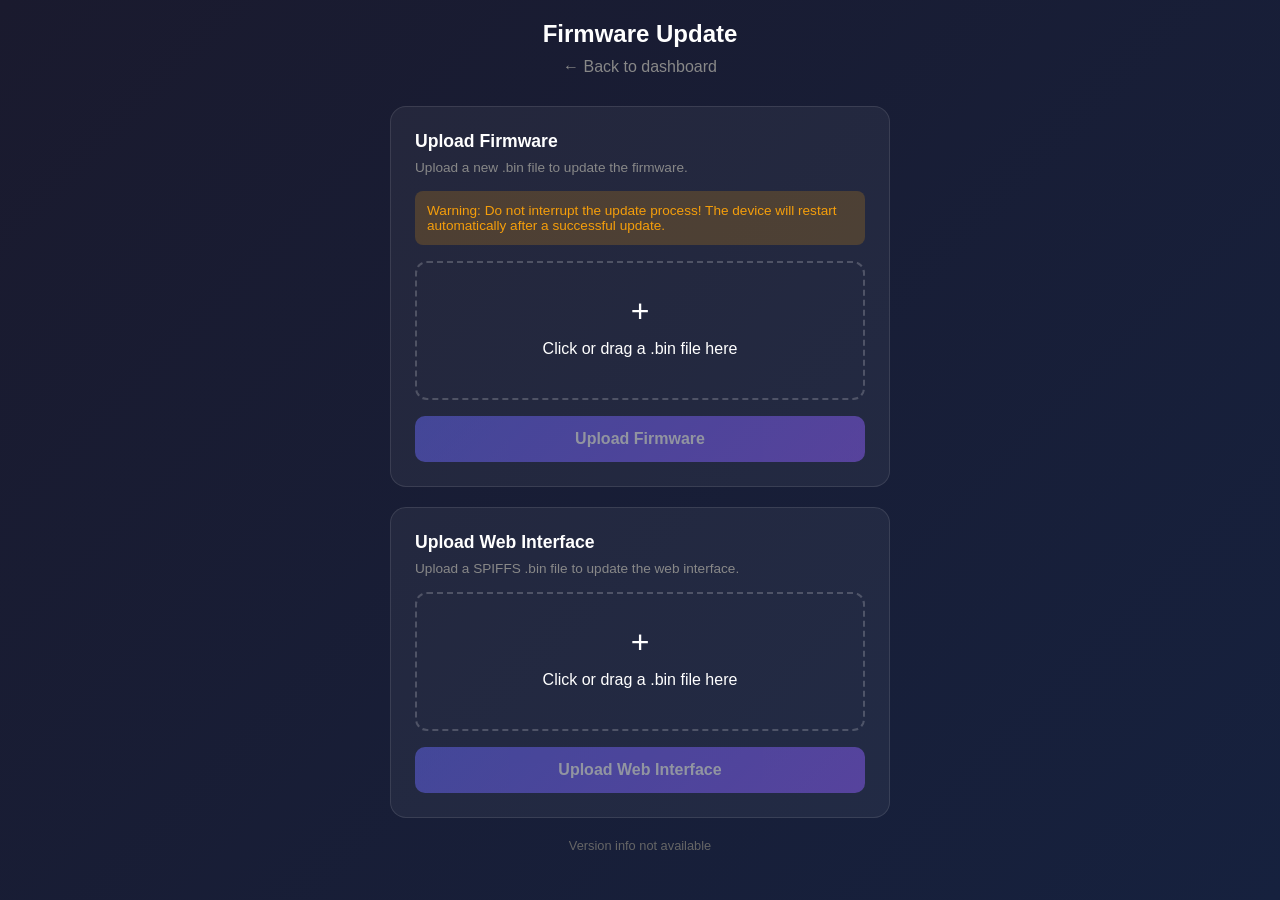
==== data/update.html @ 0ad79737 "Initial commit: ESP32-C3 NFC Reader v1.1.0 Features: - PN532 NFC tag reading via I2C - MQTT integrat" ====
<!DOCTYPE html>
<html lang="en">
<head>
    <meta charset="UTF-8">
    <meta name="viewport" content="width=device-width, initial-scale=1.0">
    <title>Firmware Update - NFC Reader</title>
    <style>
        * { box-sizing: border-box; margin: 0; padding: 0; }
        body {
            font-family: -apple-system, BlinkMacSystemFont, 'Segoe UI', Roboto, sans-serif;
            background: linear-gradient(135deg, #1a1a2e 0%, #16213e 100%);
            min-height: 100vh;
            color: #fff;
            padding: 20px;
        }
        .container {
            max-width: 500px;
            margin: 0 auto;
        }
        h1 {
            text-align: center;
            margin-bottom: 10px;
            font-size: 1.5em;
        }
        .back-link {
            display: block;
            text-align: center;
            color: #888;
            text-decoration: none;
            margin-bottom: 30px;
        }
        .back-link:hover { color: #fff; }
        .card {
            background: rgba(255,255,255,0.05);
            border-radius: 16px;
            padding: 24px;
            margin-bottom: 20px;
            border: 1px solid rgba(255,255,255,0.1);
        }
        .card h2 {
            font-size: 1.1em;
            margin-bottom: 8px;
        }
        .card p {
            color: #888;
            font-size: 0.85em;
            margin-bottom: 16px;
        }
        .upload-area {
            border: 2px dashed rgba(255,255,255,0.2);
            border-radius: 12px;
            padding: 30px;
            text-align: center;
            cursor: pointer;
            transition: all 0.3s;
            margin-bottom: 16px;
        }
        .upload-area:hover, .upload-area.dragover {
            border-color: #6366f1;
            background: rgba(99, 102, 241, 0.1);
        }
        .upload-area.has-file {
            border-color: #22c55e;
            background: rgba(34, 197, 94, 0.1);
        }
        .upload-area input[type="file"] {
            display: none;
        }
        .upload-icon {
            font-size: 2em;
            margin-bottom: 10px;
        }
        .file-name {
            color: #22c55e;
            font-weight: 500;
            margin-top: 10px;
        }
        .btn {
            width: 100%;
            padding: 14px;
            border: none;
            border-radius: 10px;
            font-size: 1em;
            font-weight: 600;
            cursor: pointer;
            transition: all 0.3s;
        }
        .btn-primary {
            background: linear-gradient(135deg, #6366f1, #8b5cf6);
            color: #fff;
        }
        .btn-primary:hover:not(:disabled) {
            transform: translateY(-2px);
            box-shadow: 0 4px 20px rgba(99, 102, 241, 0.4);
        }
        .btn-primary:disabled {
            opacity: 0.5;
            cursor: not-allowed;
        }
        .progress-container {
            display: none;
            margin-top: 16px;
        }
        .progress-container.show { display: block; }
        .progress-bar {
            height: 8px;
            background: rgba(255,255,255,0.1);
            border-radius: 4px;
            overflow: hidden;
            margin-bottom: 8px;
        }
        .progress-fill {
            height: 100%;
            background: linear-gradient(90deg, #6366f1, #22c55e);
            width: 0%;
            transition: width 0.3s;
        }
        .progress-text {
            font-size: 0.85em;
            color: #888;
            text-align: center;
        }
        .status {
            padding: 12px;
            border-radius: 8px;
            margin-top: 16px;
            display: none;
            text-align: center;
        }
        .status.show { display: block; }
        .status.success {
            background: rgba(34, 197, 94, 0.2);
            color: #22c55e;
        }
        .status.error {
            background: rgba(239, 68, 68, 0.2);
            color: #ef4444;
        }
        .warning {
            background: rgba(245, 158, 11, 0.2);
            color: #f59e0b;
            padding: 12px;
            border-radius: 8px;
            font-size: 0.85em;
            margin-bottom: 16px;
        }
        .version-info {
            text-align: center;
            color: #666;
            font-size: 0.8em;
            margin-top: 20px;
        }
    </style>
</head>
<body>
    <div class="container">
        <h1>Firmware Update</h1>
        <a href="/" class="back-link">&larr; Back to dashboard</a>

        <!-- Firmware Update -->
        <div class="card">
            <h2>Upload Firmware</h2>
            <p>Upload a new .bin file to update the firmware.</p>
            <div class="warning">
                Warning: Do not interrupt the update process! The device will restart automatically after a successful update.
            </div>
            <div class="upload-area" id="fw-upload-area">
                <input type="file" id="fw-file" accept=".bin">
                <div class="upload-icon">+</div>
                <div>Click or drag a .bin file here</div>
                <div class="file-name" id="fw-file-name"></div>
            </div>
            <button class="btn btn-primary" id="fw-upload-btn" disabled>Upload Firmware</button>
            <div class="progress-container" id="fw-progress">
                <div class="progress-bar">
                    <div class="progress-fill" id="fw-progress-fill"></div>
                </div>
                <div class="progress-text" id="fw-progress-text">0%</div>
            </div>
            <div class="status" id="fw-status"></div>
        </div>

        <!-- Filesystem Update -->
        <div class="card">
            <h2>Upload Web Interface</h2>
            <p>Upload a SPIFFS .bin file to update the web interface.</p>
            <div class="upload-area" id="fs-upload-area">
                <input type="file" id="fs-file" accept=".bin">
                <div class="upload-icon">+</div>
                <div>Click or drag a .bin file here</div>
                <div class="file-name" id="fs-file-name"></div>
            </div>
            <button class="btn btn-primary" id="fs-upload-btn" disabled>Upload Web Interface</button>
            <div class="progress-container" id="fs-progress">
                <div class="progress-bar">
                    <div class="progress-fill" id="fs-progress-fill"></div>
                </div>
                <div class="progress-text" id="fs-progress-text">0%</div>
            </div>
            <div class="status" id="fs-status"></div>
        </div>

        <div class="version-info" id="version-info">
            Loading...
        </div>
    </div>

    <script>
        // Check platform on load
        fetch('/api/status')
            .then(r => r.json())
            .then(d => {
                document.getElementById('version-info').textContent =
                    'Firmware: v' + (d.device?.version || '?') +
                    ' | MAC: ' + (d.device?.mac || 'Unknown');
            })
            .catch(() => {
                document.getElementById('version-info').textContent = 'Version info not available';
            });

        // File upload handling
        function setupUpload(areaId, fileId, btnId, progressId, fillId, textId, statusId, endpoint) {
            const area = document.getElementById(areaId);
            const fileInput = document.getElementById(fileId);
            const btn = document.getElementById(btnId);
            const progress = document.getElementById(progressId);
            const fill = document.getElementById(fillId);
            const text = document.getElementById(textId);
            const status = document.getElementById(statusId);
            const fileName = document.getElementById(fileId.replace('-file', '-file-name'));

            area.addEventListener('click', () => fileInput.click());

            area.addEventListener('dragover', (e) => {
                e.preventDefault();
                area.classList.add('dragover');
            });
            area.addEventListener('dragleave', () => area.classList.remove('dragover'));
            area.addEventListener('drop', (e) => {
                e.preventDefault();
                area.classList.remove('dragover');
                if (e.dataTransfer.files.length) {
                    fileInput.files = e.dataTransfer.files;
                    updateFileName();
                }
            });

            fileInput.addEventListener('change', updateFileName);

            function updateFileName() {
                if (fileInput.files.length) {
                    const file = fileInput.files[0];
                    fileName.textContent = file.name + ' (' + (file.size / 1024).toFixed(1) + ' KB)';
                    area.classList.add('has-file');
                    btn.disabled = false;
                } else {
                    fileName.textContent = '';
                    area.classList.remove('has-file');
                    btn.disabled = true;
                }
            }

            btn.addEventListener('click', () => {
                if (!fileInput.files.length) return;

                const file = fileInput.files[0];
                const formData = new FormData();
                formData.append('file', file);

                const xhr = new XMLHttpRequest();
                xhr.open('POST', endpoint, true);

                xhr.upload.addEventListener('progress', (e) => {
                    if (e.lengthComputable) {
                        const percent = Math.round((e.loaded / e.total) * 100);
                        fill.style.width = percent + '%';
                        text.textContent = percent + '%';
                    }
                });

                xhr.addEventListener('loadstart', () => {
                    btn.disabled = true;
                    progress.classList.add('show');
                    status.classList.remove('show');
                    fill.style.width = '0%';
                    text.textContent = 'Uploading...';
                });

                xhr.addEventListener('load', () => {
                    if (xhr.status === 200) {
                        status.className = 'status show success';
                        status.textContent = 'Update successful! Restarting...';
                        setTimeout(() => {
                            window.location.href = '/';
                        }, 5000);
                    } else {
                        status.className = 'status show error';
                        status.textContent = 'Error: ' + (xhr.responseText || 'Upload failed');
                        btn.disabled = false;
                    }
                });

                xhr.addEventListener('error', () => {
                    status.className = 'status show error';
                    status.textContent = 'Connection error during upload';
                    btn.disabled = false;
                });

                xhr.send(formData);
            });
        }

        setupUpload('fw-upload-area', 'fw-file', 'fw-upload-btn', 'fw-progress', 'fw-progress-fill', 'fw-progress-text', 'fw-status', '/api/update/firmware');
        setupUpload('fs-upload-area', 'fs-file', 'fs-upload-btn', 'fs-progress', 'fs-progress-fill', 'fs-progress-text', 'fs-status', '/api/update/filesystem');
    </script>
</body>
</html>
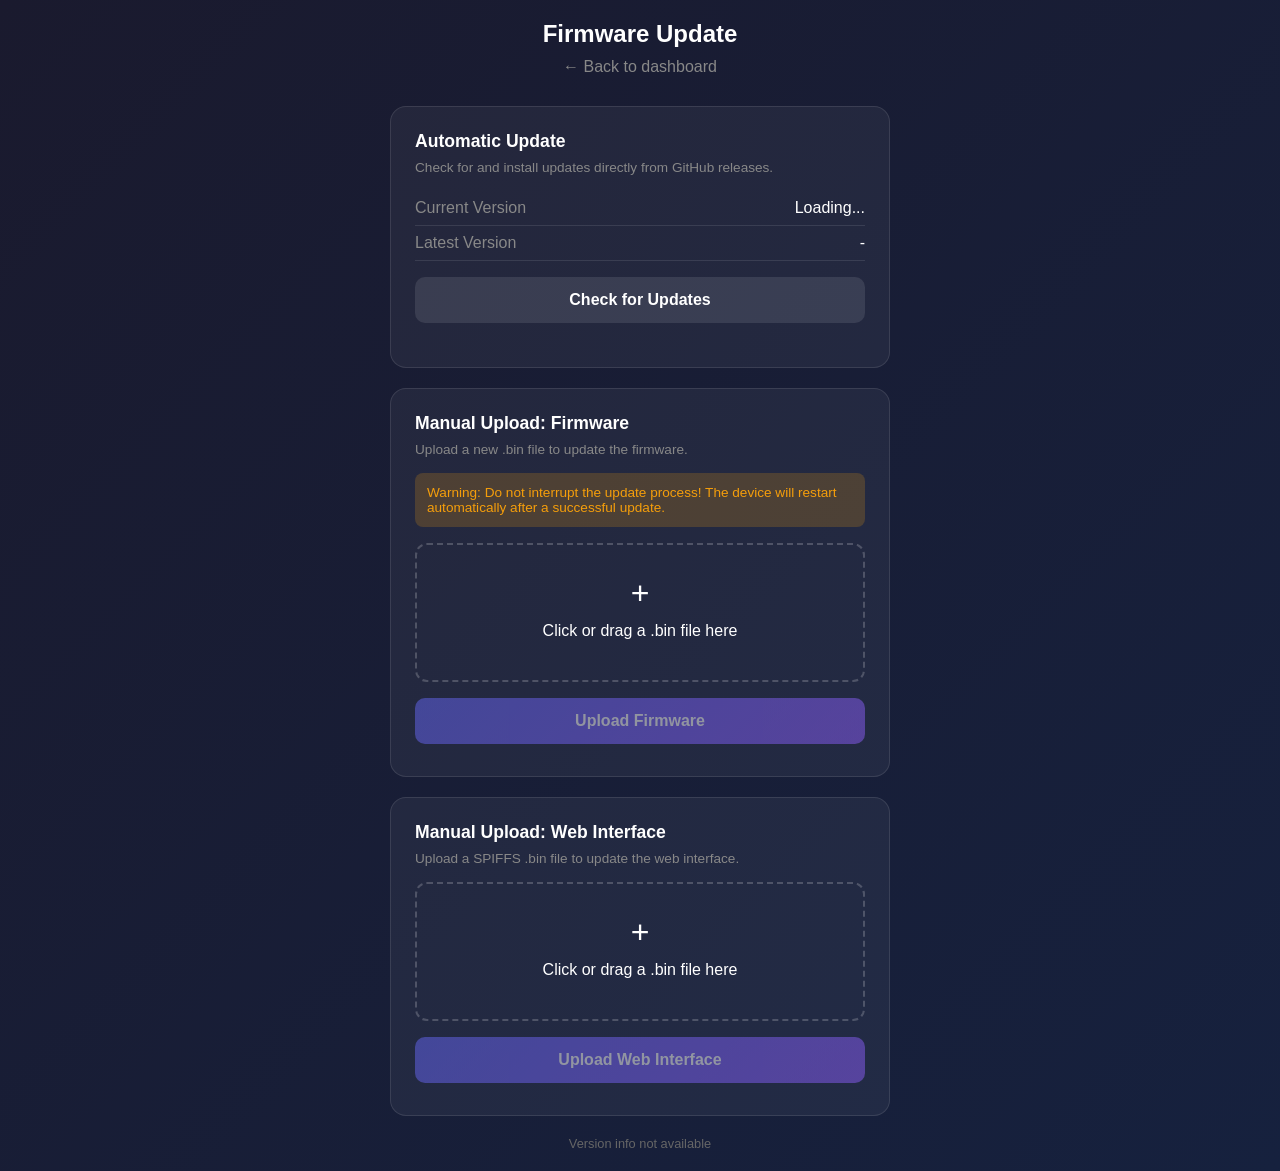
==== commit 13fd1b8e: "v1.7.0: Add automatic GitHub update checker - Add UpdateChecker class that checks GitHub releases fo" ====
--- a/data/update.html
+++ b/data/update.html
@@ -84,6 +84,7 @@
             font-weight: 600;
             cursor: pointer;
             transition: all 0.3s;
+            margin-bottom: 8px;
         }
         .btn-primary {
             background: linear-gradient(135deg, #6366f1, #8b5cf6);
@@ -96,6 +97,21 @@
         .btn-primary:disabled {
             opacity: 0.5;
             cursor: not-allowed;
+        }
+        .btn-secondary {
+            background: rgba(255,255,255,0.1);
+            color: #fff;
+        }
+        .btn-secondary:hover:not(:disabled) {
+            background: rgba(255,255,255,0.2);
+        }
+        .btn-success {
+            background: linear-gradient(135deg, #22c55e, #16a34a);
+            color: #fff;
+        }
+        .btn-success:hover:not(:disabled) {
+            transform: translateY(-2px);
+            box-shadow: 0 4px 20px rgba(34, 197, 94, 0.4);
         }
         .progress-container {
             display: none;
@@ -136,6 +152,10 @@
             background: rgba(239, 68, 68, 0.2);
             color: #ef4444;
         }
+        .status.info {
+            background: rgba(99, 102, 241, 0.2);
+            color: #818cf8;
+        }
         .warning {
             background: rgba(245, 158, 11, 0.2);
             color: #f59e0b;
@@ -150,6 +170,31 @@
             font-size: 0.8em;
             margin-top: 20px;
         }
+        .version-row {
+            display: flex;
+            justify-content: space-between;
+            padding: 8px 0;
+            border-bottom: 1px solid rgba(255,255,255,0.1);
+        }
+        .version-row:last-child { border-bottom: none; }
+        .version-label { color: #888; }
+        .version-value { font-weight: 500; }
+        .version-value.update-available { color: #22c55e; }
+        .update-badge {
+            display: inline-block;
+            background: #22c55e;
+            color: #fff;
+            padding: 2px 8px;
+            border-radius: 12px;
+            font-size: 0.75em;
+            margin-left: 8px;
+        }
+        .last-check {
+            text-align: center;
+            color: #666;
+            font-size: 0.8em;
+            margin-top: 12px;
+        }
     </style>
 </head>
 <body>
@@ -157,9 +202,39 @@
         <h1>Firmware Update</h1>
         <a href="/" class="back-link">&larr; Back to dashboard</a>
 
-        <!-- Firmware Update -->
+        <!-- Auto Update Section -->
         <div class="card">
-            <h2>Upload Firmware</h2>
+            <h2>Automatic Update</h2>
+            <p>Check for and install updates directly from GitHub releases.</p>
+
+            <div class="version-row">
+                <span class="version-label">Current Version</span>
+                <span class="version-value" id="current-version">Loading...</span>
+            </div>
+            <div class="version-row">
+                <span class="version-label">Latest Version</span>
+                <span class="version-value" id="latest-version">-</span>
+            </div>
+
+            <div style="margin-top: 16px;">
+                <button class="btn btn-secondary" id="check-btn">Check for Updates</button>
+                <button class="btn btn-success" id="install-btn" disabled style="display:none;">Install Update</button>
+            </div>
+
+            <div class="progress-container" id="auto-progress">
+                <div class="progress-bar">
+                    <div class="progress-fill" id="auto-progress-fill"></div>
+                </div>
+                <div class="progress-text" id="auto-progress-text">Checking...</div>
+            </div>
+
+            <div class="status" id="auto-status"></div>
+            <div class="last-check" id="last-check"></div>
+        </div>
+
+        <!-- Manual Firmware Update -->
+        <div class="card">
+            <h2>Manual Upload: Firmware</h2>
             <p>Upload a new .bin file to update the firmware.</p>
             <div class="warning">
                 Warning: Do not interrupt the update process! The device will restart automatically after a successful update.
@@ -180,9 +255,9 @@
             <div class="status" id="fw-status"></div>
         </div>
 
-        <!-- Filesystem Update -->
+        <!-- Manual Filesystem Update -->
         <div class="card">
-            <h2>Upload Web Interface</h2>
+            <h2>Manual Upload: Web Interface</h2>
             <p>Upload a SPIFFS .bin file to update the web interface.</p>
             <div class="upload-area" id="fs-upload-area">
                 <input type="file" id="fs-file" accept=".bin">
@@ -206,7 +281,182 @@
     </div>
 
     <script>
-        // Check platform on load
+        // Elements
+        const currentVersionEl = document.getElementById('current-version');
+        const latestVersionEl = document.getElementById('latest-version');
+        const checkBtn = document.getElementById('check-btn');
+        const installBtn = document.getElementById('install-btn');
+        const autoProgress = document.getElementById('auto-progress');
+        const autoProgressFill = document.getElementById('auto-progress-fill');
+        const autoProgressText = document.getElementById('auto-progress-text');
+        const autoStatus = document.getElementById('auto-status');
+        const lastCheckEl = document.getElementById('last-check');
+
+        let updatePollingInterval = null;
+
+        // Format time ago
+        function formatTimeAgo(seconds) {
+            if (seconds < 0) return 'Never';
+            if (seconds < 60) return 'Just now';
+            if (seconds < 3600) return Math.floor(seconds / 60) + ' minutes ago';
+            if (seconds < 86400) return Math.floor(seconds / 3600) + ' hours ago';
+            return Math.floor(seconds / 86400) + ' days ago';
+        }
+
+        // Fetch update status
+        function fetchUpdateStatus() {
+            return fetch('/api/update/status')
+                .then(r => r.json())
+                .then(data => {
+                    currentVersionEl.textContent = 'v' + data.current_version;
+
+                    if (data.latest_version && data.latest_version !== 'unknown') {
+                        latestVersionEl.textContent = 'v' + data.latest_version;
+                        if (data.available) {
+                            latestVersionEl.classList.add('update-available');
+                            latestVersionEl.innerHTML = 'v' + data.latest_version + '<span class="update-badge">NEW</span>';
+                            installBtn.style.display = 'block';
+                            installBtn.disabled = data.state !== 'idle';
+                        } else {
+                            latestVersionEl.classList.remove('update-available');
+                            installBtn.style.display = 'none';
+                        }
+                    } else {
+                        latestVersionEl.textContent = '-';
+                        latestVersionEl.classList.remove('update-available');
+                        installBtn.style.display = 'none';
+                    }
+
+                    // Update last check time
+                    if (data.last_check_ago >= 0) {
+                        lastCheckEl.textContent = 'Last checked: ' + formatTimeAgo(data.last_check_ago);
+                    } else {
+                        lastCheckEl.textContent = 'Never checked';
+                    }
+
+                    // Handle states
+                    if (data.state === 'checking') {
+                        autoProgress.classList.add('show');
+                        autoProgressText.textContent = 'Checking for updates...';
+                        autoProgressFill.style.width = '50%';
+                        checkBtn.disabled = true;
+                    } else if (data.state === 'downloading') {
+                        autoProgress.classList.add('show');
+                        autoProgressText.textContent = 'Downloading: ' + data.download_progress + '%';
+                        autoProgressFill.style.width = data.download_progress + '%';
+                        checkBtn.disabled = true;
+                        installBtn.disabled = true;
+                    } else if (data.state === 'error') {
+                        autoProgress.classList.remove('show');
+                        autoStatus.className = 'status show error';
+                        autoStatus.textContent = data.error || 'Unknown error';
+                        checkBtn.disabled = false;
+                    } else {
+                        autoProgress.classList.remove('show');
+                        checkBtn.disabled = false;
+                        if (data.available && data.has_firmware_url) {
+                            installBtn.disabled = false;
+                        }
+                    }
+
+                    return data;
+                });
+        }
+
+        // Check for updates
+        checkBtn.addEventListener('click', () => {
+            autoStatus.classList.remove('show');
+            autoProgress.classList.add('show');
+            autoProgressText.textContent = 'Checking for updates...';
+            autoProgressFill.style.width = '0%';
+            checkBtn.disabled = true;
+
+            fetch('/api/update/check', { method: 'POST' })
+                .then(r => r.json())
+                .then(() => {
+                    // Start polling for status
+                    startPolling();
+                })
+                .catch(err => {
+                    autoStatus.className = 'status show error';
+                    autoStatus.textContent = 'Failed to start update check';
+                    autoProgress.classList.remove('show');
+                    checkBtn.disabled = false;
+                });
+        });
+
+        // Install update
+        installBtn.addEventListener('click', () => {
+            if (!confirm('Install the update now? The device will restart after installation.')) return;
+
+            autoStatus.classList.remove('show');
+            autoProgress.classList.add('show');
+            autoProgressText.textContent = 'Starting update...';
+            autoProgressFill.style.width = '0%';
+            installBtn.disabled = true;
+            checkBtn.disabled = true;
+
+            fetch('/api/update/install', { method: 'POST' })
+                .then(r => r.json())
+                .then(data => {
+                    if (data.success) {
+                        // Start polling for download progress
+                        startPolling();
+                    } else {
+                        autoStatus.className = 'status show error';
+                        autoStatus.textContent = data.error || 'Failed to start update';
+                        autoProgress.classList.remove('show');
+                        installBtn.disabled = false;
+                        checkBtn.disabled = false;
+                    }
+                })
+                .catch(err => {
+                    autoStatus.className = 'status show error';
+                    autoStatus.textContent = 'Failed to start update';
+                    autoProgress.classList.remove('show');
+                    installBtn.disabled = false;
+                    checkBtn.disabled = false;
+                });
+        });
+
+        // Polling for status updates
+        function startPolling() {
+            if (updatePollingInterval) clearInterval(updatePollingInterval);
+            updatePollingInterval = setInterval(() => {
+                fetchUpdateStatus().then(data => {
+                    if (data.state === 'idle') {
+                        stopPolling();
+                        if (data.available) {
+                            autoStatus.className = 'status show success';
+                            autoStatus.textContent = 'Update available: v' + data.latest_version;
+                        } else if (data.latest_version && data.latest_version !== 'unknown') {
+                            autoStatus.className = 'status show info';
+                            autoStatus.textContent = 'Firmware is up to date';
+                        }
+                    } else if (data.download_progress >= 100) {
+                        autoStatus.className = 'status show success';
+                        autoStatus.textContent = 'Update complete! Restarting...';
+                        stopPolling();
+                        setTimeout(() => { window.location.href = '/'; }, 5000);
+                    }
+                }).catch(() => {
+                    // Device might be restarting
+                    autoStatus.className = 'status show info';
+                    autoStatus.textContent = 'Device restarting...';
+                    stopPolling();
+                    setTimeout(() => { window.location.href = '/'; }, 10000);
+                });
+            }, 1000);
+        }
+
+        function stopPolling() {
+            if (updatePollingInterval) {
+                clearInterval(updatePollingInterval);
+                updatePollingInterval = null;
+            }
+        }
+
+        // Initial load
         fetch('/api/status')
             .then(r => r.json())
             .then(d => {
@@ -218,7 +468,10 @@
                 document.getElementById('version-info').textContent = 'Version info not available';
             });
 
-        // File upload handling
+        // Fetch initial update status
+        fetchUpdateStatus();
+
+        // File upload handling for manual updates
         function setupUpload(areaId, fileId, btnId, progressId, fillId, textId, statusId, endpoint) {
             const area = document.getElementById(areaId);
             const fileInput = document.getElementById(fileId);
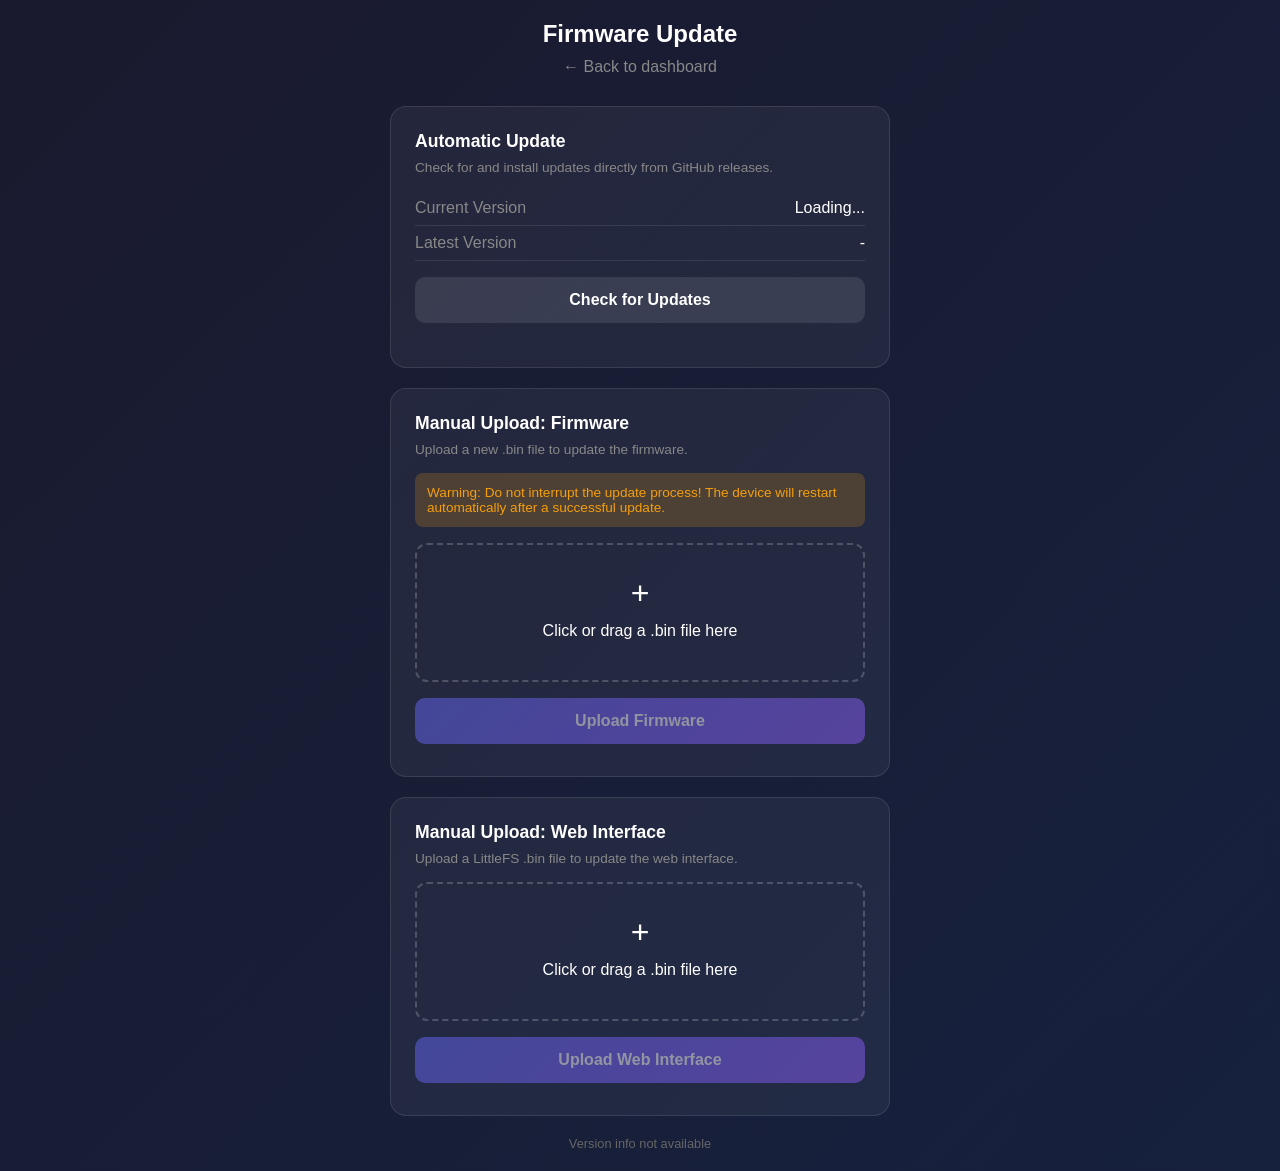
==== commit 3376e9d9: "Switch from SPIFFS to LittleFS, update README for v1.8.0 - Migrate filesystem from deprecated SPIFFS" ====
--- a/data/update.html
+++ b/data/update.html
@@ -258,7 +258,7 @@
         <!-- Manual Filesystem Update -->
         <div class="card">
             <h2>Manual Upload: Web Interface</h2>
-            <p>Upload a SPIFFS .bin file to update the web interface.</p>
+            <p>Upload a LittleFS .bin file to update the web interface.</p>
             <div class="upload-area" id="fs-upload-area">
                 <input type="file" id="fs-file" accept=".bin">
                 <div class="upload-icon">+</div>
